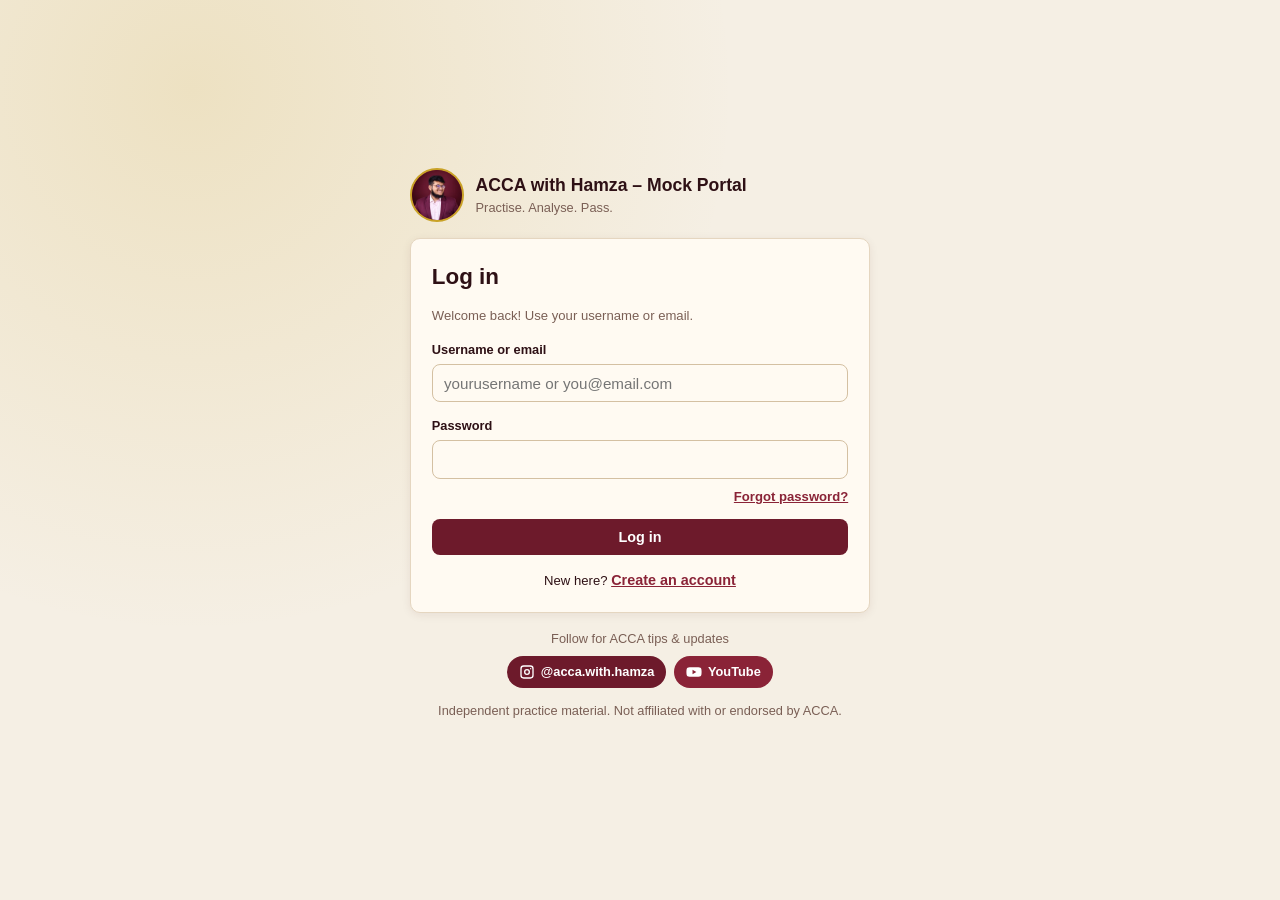
==== index.html @ 8f4a35ea "Add files via upload" ====
<!DOCTYPE html>
<html lang="en">
<head>
<meta charset="UTF-8">
<meta name="viewport" content="width=device-width, initial-scale=1">
<title>ACCA with Hamza – Mock Portal</title>
<meta name="description" content="ACCA mock exams in the computer-based exam format with detailed performance analysis – by @acca.with.hamza">
<meta name="theme-color" content="#6d1a2b">
<link rel="icon" href="data:image/svg+xml,%3Csvg xmlns='http://www.w3.org/2000/svg' viewBox='0 0 64 64'%3E%3Crect width='64' height='64' rx='14' fill='%236d1a2b'/%3E%3Ctext x='32' y='42' font-family='Arial' font-weight='bold' font-size='26' fill='%23c9a227' text-anchor='middle'%3EAH%3C/text%3E%3C/svg%3E">
<script>
  // apply saved theme & font size before paint
  try { var p = JSON.parse(localStorage.getItem("ah_prefs") || "{}"); document.documentElement.dataset.theme = p.theme || "light"; document.documentElement.dataset.fs = p.fs || "m"; } catch (e) {}
</script>
<link rel="stylesheet" href="css/style.css">
<script src="config.js"></script>
</head>
<body>

<!-- ===== Login / register / forgot password ===== -->
<div id="auth" class="hide"></div>

<!-- ===== Portal (dashboard, profile, history, results) ===== -->
<div id="app" class="hide">
  <header class="top">
    <button class="ibtn" id="menuBtn" aria-label="Menu"></button>
    <div class="title"><div class="logo">AH</div><span>ACCA with Hamza <span class="long">– Mock Portal</span></span></div>
    <a class="ibtn hide-sm" id="hdrInsta" target="_blank" rel="noopener" aria-label="Instagram"></a>
    <a class="ibtn hide-sm" id="hdrYt" target="_blank" rel="noopener" aria-label="YouTube"></a>
    <button class="ibtn" id="setBtn" aria-label="Settings" style="width:auto;padding:0 .3rem;gap:.35rem"></button>
  </header>
  <main id="view"></main>
  <!-- support chat -->
  <button id="chatFab" class="fab"><span class="fab-ic">💬</span><span class="fab-t">Chat with Hamza</span><span id="chatBadge" class="badge-n hide">0</span></button>
  <div id="chatBox" class="chatbox hide">
    <div class="chat-h"><span id="chatAv"></span><div style="flex:1"><b>Chat with Hamza</b><div class="small" style="opacity:.85">Private – only you and Hamza can see this</div></div><button class="ibtn" id="chatClose" aria-label="Close">✕</button></div>
    <div class="chat-body" id="chatBody"></div>
    <div class="chat-prev hide" id="chatPrev"></div>
    <div class="chat-in"><button class="ibtn att" id="chatAtt" aria-label="Attach photo" title="Attach photo">📎</button><textarea id="chatTxt" rows="1" maxlength="2000" placeholder="Type your message…"></textarea><button class="btn" id="chatSend">Send</button></div>
  </div>
</div>
<input type="file" id="chatFile" accept="image/*" class="hide">

<!-- ===== Exam (CBE style – no animations) ===== -->
<div id="scr-exam" class="cbe hide">
  <div class="cbe-top">
    <div><div class="ttl" id="exTitle"></div><div class="cand" id="exCand"></div></div>
    <div class="timer" id="timer">--:--:--</div>
  </div>
  <div class="cbe-tool">
    <div class="qn" id="qNum"></div>
    <div style="display:flex;gap:.35rem;flex-wrap:wrap">
      <button class="tbtn" id="flagBtn">⚑ Flag for review</button>
      <button class="tbtn hide" id="formulaBtn">Formula sheet</button>
      <button class="tbtn" id="calcBtn">Calculator</button>
      <button class="tbtn" id="padBtn">Scratch pad</button>
      <button class="tbtn" id="helpBtn">Help</button>
    </div>
  </div>
  <div class="cbe-body" id="qBody"><div class="cbe-inner" id="qInner"></div></div>
  <div class="cbe-foot">
    <button class="fbtn end" id="endBtn">End exam</button>
    <div style="display:flex;gap:.5rem">
      <button class="fbtn" id="prevBtn">◀ Previous</button>
      <button class="fbtn" id="navBtn">Navigator</button>
      <button class="fbtn" id="nextBtn">Next ▶</button>
    </div>
  </div>
</div>

<!-- ===== Answer review ===== -->
<div id="scr-review" class="cbe hide">
  <div class="cbe-top">
    <div><div class="ttl" id="rvTitle"></div><div class="cand" id="rvCand"></div></div>
    <button class="fbtn" id="rvBack" style="min-width:0">◀ Back to analysis</button>
  </div>
  <div class="cbe-tool"><div class="qn" id="rvNum"></div><div class="small" id="rvTag"></div></div>
  <div class="rv-wrap">
    <div class="rv-side">
      <div class="filt" id="rvFilt"></div>
      <div class="navgrid" id="rvGrid"></div>
      <div class="legend" style="flex-direction:column;gap:.3rem">
        <span><i style="background:#e5f4ea;border-color:#1e7d45"></i>Correct</span>
        <span><i style="background:#fff3dc;border-color:#a15c00"></i>Partly correct (Section B)</span>
        <span><i style="background:#fbe9e7;border-color:#b3261e"></i>Wrong</span>
        <span><i style="background:#eef0f4"></i>Not attempted</span>
      </div>
    </div>
    <div class="cbe-body" id="rvBody"><div class="cbe-inner" id="rvInner"></div></div>
  </div>
  <div class="cbe-foot">
    <span></span>
    <div style="display:flex;gap:.5rem">
      <button class="fbtn" id="rvPrev">◀ Previous</button>
      <button class="fbtn" id="rvNext">Next ▶</button>
    </div>
  </div>
</div>

<div id="layer"></div>
<div id="ovl"></div>
<div id="calcPanel" class="panel hide"><div class="mh">Calculator<button data-close="calcPanel">×</button></div>
  <div class="calc"><input class="disp" id="cDisp" readonly value="0"><div class="keys" id="cKeys"></div></div></div>
<div id="padPanel" class="panel pad hide" style="width:320px"><div class="mh">Scratch pad<button data-close="padPanel">×</button></div>
  <textarea id="padTxt" placeholder="Rough notes (not marked)"></textarea></div>
<input type="file" id="photoIn" accept="image/*" class="hide">

<script src="js/chat.js"></script>
<script src="js/app.js"></script>
</body>
</html>
---- css/style.css ----
/* ===== ACCA with Hamza – Mock Portal : maroon & gold theme ===== */
:root{
  --pri:#6d1a2b;--pri2:#8a2337;--pri-ink:#fff;--gold:#c9a227;--gold-ink:#5a4507;--goldbg:#f6ebc8;
  --bg:#f5efe4;--card:#fffaf2;--card2:#f9f1e4;--ink:#2e1015;--mut:#7a5f55;--line:#e5d6c0;--line2:#d4c0a2;
  --ok:#1e7d45;--okb:#e4f3e8;--bad:#b3261e;--badb:#fbe8e6;--amb:#9a5a00;--ambb:#fff1d6;
  --shadow:0 2px 10px rgba(80,30,20,.08);--r:10px;
  /* exam (CBE) colours – always plain, like the real exam */
  --cbe:#1d3557;--cbe2:#24426b;--cbebar:#e4e8ee;--cbeline:#c7ced8;
}
html[data-theme="dark"]{
  --pri:#4a0f1c;--pri2:#6d1a2b;--gold:#d9b648;--gold-ink:#f3dc8c;--goldbg:#3d3214;
  --bg:#17100f;--card:#231918;--card2:#2c201e;--ink:#f3e9dc;--mut:#b9a497;--line:#3c2c29;--line2:#54403b;
  --ok:#5cc489;--okb:#16301f;--bad:#f08a80;--badb:#3a1714;--amb:#f0b357;--ambb:#3a2a10;--shadow:0 2px 10px rgba(0,0,0,.35);
}
html{font-size:16px}html[data-fs="s"]{font-size:14px}html[data-fs="l"]{font-size:18px}
*{box-sizing:border-box}
body{margin:0;font-family:"Segoe UI",Arial,Helvetica,sans-serif;background:var(--bg);color:var(--ink);font-size:.95rem;line-height:1.5}
button,input,select,textarea{font-family:inherit;font-size:.9rem;color:inherit}
a{color:var(--pri2)}html[data-theme="dark"] a{color:var(--gold)}
.hide{display:none!important}
.mut{color:var(--mut)}.small{font-size:.82rem}
h1{font-size:1.4rem;margin:0 0 .4rem}h2{font-size:1.15rem;margin:0 0 .8rem}h3{font-size:1rem;margin:0 0 .6rem}

/* ---------- buttons & inputs ---------- */
.btn{background:var(--pri);color:#fff;border:0;border-radius:8px;padding:.62rem 1.1rem;font-weight:600;cursor:pointer;transition:transform .15s,background .2s,box-shadow .2s;display:inline-flex;align-items:center;gap:.4rem;justify-content:center}
.btn:hover{background:var(--pri2);transform:translateY(-1px);box-shadow:var(--shadow)}
.btn.gold{background:var(--gold);color:#2b1d00}.btn.gold:hover{filter:brightness(1.05)}
.btn.ghost{background:transparent;color:var(--ink);border:1px solid var(--line2)}
.btn.ghost:hover{background:var(--card2)}
.btn.green{background:var(--ok);color:#fff}
.btn:disabled{opacity:.5;cursor:default;transform:none}
.btn.block{width:100%}
label.f{display:block;font-weight:600;font-size:.8rem;margin:.85rem 0 .3rem}
.in{width:100%;padding:.62rem .7rem;border:1px solid var(--line2);border-radius:8px;background:var(--card);font-size:.95rem;transition:border .2s,box-shadow .2s}
.in:focus{outline:none;border-color:var(--gold);box-shadow:0 0 0 3px rgba(201,162,39,.25)}
.row{display:flex;gap:.5rem}.row>.in:first-child{flex:0 0 7.5rem}
.err{color:var(--bad);font-size:.8rem;min-height:1rem;margin-top:.2rem}
.hint{font-size:.75rem;color:var(--mut);margin-top:.2rem}
.msg{padding:.6rem .8rem;border-radius:8px;font-size:.85rem;margin:.6rem 0}
.msg.e{background:var(--badb);color:var(--bad)}.msg.o{background:var(--okb);color:var(--ok)}
.linkbtn{background:none;border:0;color:var(--pri2);cursor:pointer;padding:0;font-weight:600;text-decoration:underline}
html[data-theme="dark"] .linkbtn{color:var(--gold)}

/* ---------- auth ---------- */
#auth{min-height:100vh;display:flex;align-items:center;justify-content:center;padding:1.5rem;background:radial-gradient(circle at 15% 10%,rgba(201,162,39,.18),transparent 40%),var(--bg)}
.authbox{width:100%;max-width:460px}
.brand{display:flex;align-items:center;gap:.7rem;margin-bottom:1rem}
.logo{width:2.6rem;height:2.6rem;border-radius:10px;background:var(--pri);color:var(--gold);display:flex;align-items:center;justify-content:center;font-weight:800;font-size:1rem;letter-spacing:.5px;flex:0 0 auto}
.brand b{font-size:1.1rem}.brand span{display:block;font-size:.8rem;color:var(--mut)}
.card{background:var(--card);border:1px solid var(--line);border-radius:var(--r);padding:1.3rem;box-shadow:var(--shadow)}
.authfoot{text-align:center;font-size:.8rem;color:var(--mut);margin-top:1rem}
.social{display:inline-flex;gap:.5rem;align-items:center}
.sbtn{display:inline-flex;align-items:center;gap:.35rem;padding:.4rem .75rem;border-radius:20px;background:var(--pri);color:#fff!important;text-decoration:none;font-size:.8rem;font-weight:600;transition:transform .15s}
.sbtn:hover{transform:translateY(-2px)}
.sbtn.yt{background:var(--pri2)}
.logo-img{border-radius:50%;object-fit:cover;border:2px solid var(--gold);background:var(--pri);flex:0 0 auto;display:block}
.sbtn svg{width:1rem;height:1rem;fill:currentColor}

/* ---------- app shell ---------- */
.top{position:sticky;top:0;z-index:30;background:var(--pri);color:#fff;display:flex;align-items:center;gap:.6rem;padding:.55rem .9rem;box-shadow:0 2px 8px rgba(0,0,0,.15)}
.top .title{flex:1;font-weight:700;font-size:1rem;display:flex;align-items:center;gap:.55rem;min-width:0}
.top .title span{white-space:nowrap;overflow:hidden;text-overflow:ellipsis}
.top .logo{width:2rem;height:2rem;font-size:.75rem;background:var(--gold);color:var(--pri)}
.ibtn{background:transparent;border:0;color:#fff;cursor:pointer;width:2.3rem;height:2.3rem;border-radius:8px;display:inline-flex;align-items:center;justify-content:center;transition:background .2s;text-decoration:none}
.ibtn:hover{background:rgba(255,255,255,.14)}
.ibtn svg{width:1.3rem;height:1.3rem;fill:currentColor}
.avatar{width:2.1rem;height:2.1rem;border-radius:50%;background:var(--gold);color:var(--pri);display:inline-flex;align-items:center;justify-content:center;font-weight:700;font-size:.85rem;overflow:hidden;flex:0 0 auto;background-size:cover;background-position:center;border:2px solid rgba(255,255,255,.6)}
.avatar.big{width:6rem;height:6rem;font-size:2rem;border:3px solid var(--gold)}
main{max-width:1080px;margin:0 auto;padding:1.2rem 1rem 3rem}
.view{animation:fadeUp .35s ease both}
@keyframes fadeUp{from{opacity:0;transform:translateY(10px)}to{opacity:1;transform:none}}
@keyframes pop{from{opacity:0;transform:scale(.96)}to{opacity:1;transform:none}}
@keyframes slideL{from{transform:translateX(-100%)}to{transform:none}}
@keyframes slideD{from{opacity:0;transform:translateY(-8px)}to{opacity:1;transform:none}}
@keyframes pulse{0%,100%{transform:scale(1)}50%{transform:scale(1.04)}}
@keyframes spin{to{transform:rotate(360deg)}}

/* drawer (menu) */
.scrim{position:fixed;inset:0;background:rgba(20,5,8,.45);z-index:40;animation:fadeUp .2s}
.drawer{position:fixed;top:0;left:0;bottom:0;width:280px;max-width:85vw;background:var(--card);z-index:41;box-shadow:4px 0 20px rgba(0,0,0,.2);animation:slideL .25s ease;display:flex;flex-direction:column}
.drawer .dh{background:var(--pri);color:#fff;padding:1rem;font-weight:700}
.drawer .dh span{display:block;font-weight:400;font-size:.8rem;opacity:.85}
.nav-item{display:flex;align-items:center;gap:.7rem;padding:.8rem 1rem;border:0;background:none;width:100%;text-align:left;cursor:pointer;border-left:4px solid transparent;font-size:.92rem}
.nav-item:hover{background:var(--card2)}
.nav-item.on{border-left-color:var(--gold);background:var(--card2);font-weight:700}
.nav-item .code{background:var(--pri);color:var(--gold);border-radius:6px;padding:.15rem .4rem;font-weight:800;font-size:.75rem;min-width:2.3rem;text-align:center}
.nav-item.soon{opacity:.6;cursor:default}
.nav-sec{padding:.9rem 1rem .3rem;font-size:.72rem;font-weight:700;color:var(--mut);text-transform:uppercase;letter-spacing:.06em}

/* settings dropdown */
.menu{position:fixed;top:3.5rem;right:.8rem;width:290px;background:var(--card);border:1px solid var(--line);border-radius:12px;box-shadow:0 10px 30px rgba(0,0,0,.2);z-index:41;animation:slideD .2s ease;overflow:hidden}
.menu .mhd{display:flex;gap:.7rem;align-items:center;padding:.9rem;border-bottom:1px solid var(--line)}
.menu .mhd .avatar{border-color:var(--gold)}
.menu .mi{display:flex;align-items:center;gap:.6rem;padding:.65rem .9rem;width:100%;border:0;background:none;cursor:pointer;text-align:left;font-size:.9rem}
.menu .mi:hover{background:var(--card2)}
.menu .mi svg{width:1.1rem;height:1.1rem;fill:var(--mut)}
.menu .mrow{display:flex;align-items:center;justify-content:space-between;padding:.55rem .9rem;font-size:.9rem}
.seg{display:inline-flex;border:1px solid var(--line2);border-radius:8px;overflow:hidden}
.seg button{border:0;background:none;padding:.3rem .65rem;cursor:pointer;font-weight:600}
.seg button.on{background:var(--pri);color:#fff}
.switch{width:2.6rem;height:1.45rem;border-radius:1rem;background:var(--line2);border:0;position:relative;cursor:pointer;transition:background .2s}
.switch::after{content:"";position:absolute;top:.15rem;left:.15rem;width:1.15rem;height:1.15rem;border-radius:50%;background:#fff;transition:transform .2s}
.switch.on{background:var(--gold)}.switch.on::after{transform:translateX(1.15rem)}

/* ---------- dashboard ---------- */
.announce{display:flex;gap:.6rem;align-items:center;background:var(--goldbg);color:var(--gold-ink);border:1px solid var(--gold);border-radius:var(--r);padding:.65rem .9rem;margin-bottom:1rem;font-size:.88rem;overflow:hidden}
.announce svg{width:1.2rem;height:1.2rem;fill:currentColor;flex:0 0 auto}
.grid{display:grid;gap:1rem}
.g2{grid-template-columns:repeat(auto-fit,minmax(300px,1fr))}
.g3{grid-template-columns:repeat(auto-fit,minmax(230px,1fr))}
.g4{grid-template-columns:repeat(auto-fit,minmax(140px,1fr))}
.countdown{background:linear-gradient(135deg,var(--pri),var(--pri2));color:#fff;border-radius:var(--r);padding:1.2rem 1.3rem;display:flex;justify-content:space-between;align-items:center;gap:1rem;flex-wrap:wrap;box-shadow:var(--shadow)}
.countdown .big{font-size:2.4rem;font-weight:800;color:var(--gold);line-height:1;animation:pulse 2.4s ease-in-out infinite}
.countdown .units{display:flex;gap:1.1rem;align-items:flex-end}
.countdown .units div{text-align:center}.countdown .units small{display:block;font-size:.72rem;opacity:.85}
.countdown .btn{background:rgba(255,255,255,.15)}
.stat{background:var(--card);border:1px solid var(--line);border-radius:var(--r);padding:.9rem;transition:transform .2s,box-shadow .2s}
.stat:hover{transform:translateY(-2px);box-shadow:var(--shadow)}
.stat b{display:block;font-size:1.5rem;color:var(--pri2)}html[data-theme="dark"] .stat b{color:var(--gold)}
.stat span{font-size:.78rem;color:var(--mut)}
.mock{background:var(--card);border:1px solid var(--line);border-radius:var(--r);padding:1rem;display:flex;flex-direction:column;gap:.55rem;transition:transform .2s,box-shadow .2s;position:relative;overflow:hidden}
.mock::before{content:"";position:absolute;left:0;top:0;bottom:0;width:4px;background:var(--gold)}
.mock:hover{transform:translateY(-3px);box-shadow:var(--shadow)}
.mock.locked{opacity:.65}.mock.locked::before{background:var(--line2)}
.mock .st{font-size:.82rem;color:var(--mut);flex:1}
.pill{display:inline-block;padding:.1rem .55rem;border-radius:20px;font-size:.72rem;font-weight:700}
.pill.p{background:var(--okb);color:var(--ok)}.pill.f{background:var(--badb);color:var(--bad)}.pill.s{background:var(--card2);color:var(--mut);border:1px solid var(--line)}.pill.g{background:var(--goldbg);color:var(--gold-ink)}
.sechead{display:flex;justify-content:space-between;align-items:center;margin:1.5rem 0 .7rem}
.sechead h2{margin:0}
.bar{display:grid;grid-template-columns:minmax(120px,260px) 1fr 4.5rem;gap:.7rem;align-items:center;margin:.5rem 0;font-size:.85rem}
.track{height:.8rem;background:var(--card2);border:1px solid var(--line);border-radius:6px;position:relative;overflow:hidden}
.fill{height:100%;border-radius:6px;width:0;transition:width 1s cubic-bezier(.2,.8,.2,1)}
.passline{position:absolute;left:50%;top:0;bottom:0;border-left:2px dashed var(--mut);opacity:.6}
.tiplist{margin:0;padding-left:1.1rem}.tiplist li{margin:.35rem 0;font-size:.88rem}
.follow{background:var(--card);border:2px dashed var(--gold);border-radius:var(--r);padding:1rem;display:flex;align-items:center;gap:1rem;flex-wrap:wrap}
.follow .txt{flex:1;min-width:200px}
.papercard{background:var(--card);border:1px solid var(--line);border-radius:var(--r);padding:1.2rem;cursor:pointer;transition:transform .2s,box-shadow .2s;display:flex;gap:1rem;align-items:center}
.papercard:hover{transform:translateY(-3px);box-shadow:var(--shadow)}
.papercard .code{width:3.4rem;height:3.4rem;border-radius:12px;background:var(--pri);color:var(--gold);display:flex;align-items:center;justify-content:center;font-weight:800;font-size:1.1rem;flex:0 0 auto}
.papercard.soon{cursor:default;opacity:.6}.papercard.soon:hover{transform:none;box-shadow:none}
.weak{border-left:4px solid var(--bad);background:var(--card);padding:.7rem .9rem;border-radius:0 8px 8px 0;margin:.5rem 0;border-top:1px solid var(--line);border-right:1px solid var(--line);border-bottom:1px solid var(--line)}
.empty{text-align:center;padding:1.4rem;color:var(--mut);font-size:.88rem}
table.t{width:100%;border-collapse:collapse;font-size:.86rem}
table.t th,table.t td{border-bottom:1px solid var(--line);padding:.55rem .45rem;text-align:left;vertical-align:top}
table.t th{background:var(--card2);font-size:.78rem}
.tscroll{overflow-x:auto}
.foot{font-size:.75rem;color:var(--mut);text-align:center;margin-top:2rem}

/* ---------- modal ---------- */
.ov{position:fixed;inset:0;background:rgba(20,5,8,.55);display:flex;align-items:center;justify-content:center;z-index:60;padding:1rem}
.modal{background:var(--card);color:var(--ink);border-radius:12px;max-width:640px;width:100%;max-height:90vh;overflow:auto;box-shadow:0 20px 50px rgba(0,0,0,.35);animation:pop .2s ease}
.mh{background:var(--pri);color:#fff;padding:.75rem 1rem;font-weight:700;display:flex;justify-content:space-between;align-items:center}
.mh button{background:none;border:0;color:#fff;font-size:1.3rem;cursor:pointer;line-height:1}
.mb{padding:1.1rem}
.mf{padding:.8rem 1.1rem;border-top:1px solid var(--line);display:flex;justify-content:flex-end;gap:.6rem;flex-wrap:wrap}
.spin{width:1.1rem;height:1.1rem;border:2px solid rgba(255,255,255,.5);border-top-color:#fff;border-radius:50%;animation:spin .7s linear infinite;display:inline-block}
.toast{position:fixed;bottom:1.2rem;left:50%;transform:translateX(-50%);background:var(--ink);color:var(--bg);padding:.6rem 1.1rem;border-radius:8px;z-index:70;font-size:.88rem;animation:slideD .2s}

/* ---------- results ---------- */
.scorebox{display:flex;gap:1.4rem;align-items:center;flex-wrap:wrap}
.ring{width:8.5rem;height:8.5rem;border-radius:50%;display:flex;align-items:center;justify-content:center;flex-direction:column;font-weight:700;animation:pop .5s ease}
.ring b{font-size:2.2rem}
.rec{border-left:4px solid var(--bad);background:var(--card2);padding:.65rem .9rem;margin:.6rem 0;border-radius:0 8px 8px 0;font-size:.88rem}
.rec.g{border-color:var(--ok)}.rec.b{border-color:var(--gold)}
.rec>b:first-child{display:block;margin-bottom:.15rem}
.tag{display:inline-block;font-size:.72rem;font-weight:700;padding:.1rem .5rem;border-radius:4px}
.tag.s{background:var(--okb);color:var(--ok)}.tag.a{background:var(--ambb);color:var(--amb)}.tag.w{background:var(--badb);color:var(--bad)}
.hist-recs{background:var(--card2);border-radius:8px;padding:.4rem .8rem;margin-top:.4rem}

/* ================= CBE EXAM + REVIEW (no animation) ================= */
.cbe{display:flex;flex-direction:column;height:100vh;background:#fff;color:#1d2430}
.cbe *{animation:none!important;transition:none!important}
.cbe-top{background:var(--cbe);color:#fff;display:flex;justify-content:space-between;align-items:center;padding:.5rem .9rem;gap:.6rem}
.cbe-top .ttl{font-weight:700;font-size:.95rem}.cbe-top .cand{font-size:.75rem;opacity:.85}
#scr-review .cbe-top{background:var(--pri)}
html[data-theme="dark"] #scr-review .cbe-top{background:#6d1a2b}
.timer{background:#fff;color:var(--cbe);border-radius:3px;padding:.3rem .6rem;font-weight:700;font-family:Consolas,monospace;font-size:.95rem;white-space:nowrap}
.timer.low{background:#ffe1de;color:#b3261e}
.cbe-tool{background:var(--cbebar);border-bottom:1px solid var(--cbeline);display:flex;justify-content:space-between;align-items:center;padding:.4rem .9rem;gap:.5rem;flex-wrap:wrap}
.cbe-tool .qn{font-weight:700}
.tbtn{background:#fff;border:1px solid #9aa4b2;border-radius:3px;padding:.3rem .7rem;font-size:.8rem;cursor:pointer;color:#1d2430}
.tbtn:hover{background:#f0f3f7}
.tbtn.on{background:#fff4e0;border-color:#d97706;color:#d97706;font-weight:700}
.cbe-body{flex:1;overflow:auto;padding:1.4rem 1.8rem 2.5rem}
.cbe-inner{max-width:900px}
.cbe-foot{background:var(--cbe);display:flex;justify-content:space-between;align-items:center;padding:.5rem .9rem;gap:.5rem}
#scr-review .cbe-foot{background:var(--pri)}
.fbtn{background:#fff;color:var(--cbe);border:0;border-radius:3px;padding:.5rem 1rem;font-weight:700;min-width:6rem;cursor:pointer}
.fbtn:disabled{opacity:.45;cursor:default}
.fbtn.end{background:#c0392b;color:#fff}
.qtext{font-size:1rem;line-height:1.55;margin-bottom:1rem}
.marks{float:right;font-size:.8rem;color:#5c6675;font-weight:700;margin-left:.6rem}
.opt{display:flex;gap:.6rem;align-items:flex-start;border:1px solid #d4dae3;border-radius:4px;padding:.6rem .75rem;margin:.5rem 0;cursor:pointer;line-height:1.45;background:#fff}
.opt:hover{background:#f5f8fc}
.opt input{margin-top:.2rem;transform:scale(1.15)}
.opt .L{font-weight:700;min-width:1rem}
.opt.sel{border-color:#2563eb;background:#eef4ff}
.instr{font-size:.82rem;color:#5c6675;font-style:italic;margin:-.4rem 0 .5rem}
select.gap{font-size:.92rem;padding:.2rem .35rem;border:1px solid #7d8899;border-radius:3px;margin:.1rem .2rem;background:#fffef6;max-width:100%;color:#1d2430}
.scen{background:#f6f8fb;border:1px solid #dde3ea;border-left:4px solid var(--cbe);padding:.9rem 1rem;margin-bottom:1.1rem;line-height:1.55}
.part{border-top:1px dashed #cdd4de;padding-top:1rem;margin-top:1rem}
.part:first-of-type{border-top:0;margin-top:0;padding-top:0}
.plabel{font-weight:700;margin-right:.35rem}
table.mx{border-collapse:collapse;margin:.4rem 0 .25rem;min-width:60%}
table.mx th,table.mx td{border:1px solid #cdd4de;padding:.5rem .6rem;font-size:.92rem}
table.mx th{background:#eef1f5}
table.mx td.c{text-align:center}
table.mx input{transform:scale(1.2);cursor:pointer}
.mxwrap{overflow-x:auto}
.secbanner{background:#eef1f5;border:1px solid var(--cbeline);padding:.35rem .75rem;font-weight:700;font-size:.8rem;margin-bottom:.9rem;display:inline-block;border-radius:3px}
.cbe .modal,.cbe-modal .modal{background:#fff;color:#1d2430;animation:none}
.cbe-modal .mh{background:var(--cbe)}
.cbe-modal .btn{background:var(--cbe)}.cbe-modal .btn.ghost{background:#fff;color:var(--cbe);border:1px solid var(--cbe)}
.navgrid{display:grid;grid-template-columns:repeat(auto-fill,minmax(2.9rem,1fr));gap:.4rem}
.nv{position:relative;border:1px solid #9aa4b2;background:#fff;border-radius:3px;padding:.5rem 0;font-weight:700;font-size:.8rem;cursor:pointer;color:#1d2430}
.nv.cmp{background:#dbeafe;border-color:#3b6fd8}
.nv.inc{background:#fff7d6;border-color:#c99a06}
.nv.cur{outline:2px solid #1d2430}
.nv .fl{position:absolute;top:-.4rem;right:-.3rem;color:#d97706;font-size:.9rem}
.legend{display:flex;gap:.9rem;flex-wrap:wrap;font-size:.75rem;margin:.7rem 0 .25rem;color:#1d2430}
.legend i{display:inline-block;width:.9rem;height:.9rem;border:1px solid #9aa4b2;vertical-align:-.15rem;margin-right:.25rem}
.panel{position:fixed;right:1rem;bottom:4.2rem;background:#fff;border:1px solid #8b96a6;border-radius:6px;box-shadow:0 6px 24px rgba(0,0,0,.25);z-index:40;width:260px;color:#1d2430}
.panel .mh{border-radius:6px 6px 0 0;font-size:.8rem;padding:.45rem .65rem;background:var(--cbe)}
.calc{padding:.6rem}
.calc .disp{width:100%;text-align:right;font-family:Consolas,monospace;font-size:1.25rem;padding:.5rem;border:1px solid #9aa4b2;margin-bottom:.5rem;background:#f8fafc;color:#1d2430}
.calc .keys{display:grid;grid-template-columns:repeat(4,1fr);gap:.3rem}
.calc button{padding:.55rem 0;border:1px solid #b6bfcc;background:#f4f6f9;border-radius:3px;font-weight:700;cursor:pointer;color:#1d2430}
.pad textarea{width:100%;height:220px;border:0;padding:.6rem;font-size:.9rem;resize:vertical;color:#1d2430;background:#fff}
.rv-wrap{flex:1;display:flex;overflow:hidden}
.rv-side{width:230px;border-right:1px solid var(--cbeline);overflow:auto;padding:.75rem;background:#f7f9fb}
.rv-side .navgrid{grid-template-columns:repeat(4,1fr)}
.nv.r-ok{background:#e5f4ea;border-color:#1e7d45;color:#1e7d45}
.nv.r-bad{background:#fbe9e7;border-color:#b3261e;color:#b3261e}
.nv.r-part{background:#fff3dc;border-color:#a15c00;color:#a15c00}
.nv.r-un{background:#eef0f4;color:#5c6675}
.filt{display:flex;flex-wrap:wrap;gap:.3rem;margin-bottom:.75rem}
.filt button{font-size:.75rem;padding:.25rem .5rem;border:1px solid #9aa4b2;background:#fff;border-radius:3px;cursor:pointer;color:#1d2430}
.filt button.on{background:var(--pri);color:#fff;border-color:var(--pri)}
.opt.ok{border-color:#1e7d45;background:#e5f4ea}
.opt.bad{border-color:#b3261e;background:#fbe9e7}
.badge{margin-left:auto;font-size:.75rem;font-weight:700;white-space:nowrap}
.badge.ok{color:#1e7d45}.badge.bad{color:#b3261e}
.gapans{display:inline-block;padding:0 .45rem;border-radius:3px;font-weight:700;margin:0 .1rem}
.gapans.ok,.gapans.cor{background:#e5f4ea;color:#1e7d45}.gapans.bad{background:#fbe9e7;color:#b3261e;text-decoration:line-through}
.expl{background:#f3f7ff;border:1px solid #cfdcf5;border-radius:4px;padding:.75rem .9rem;margin-top:.75rem;line-height:1.5;font-size:.92rem}
.res-line{display:flex;gap:.6rem;align-items:center;flex-wrap:wrap;margin-bottom:.6rem}
td.ok{background:#e5f4ea}td.bad{background:#fbe9e7}
.cbe .tag.s{background:#e5f4ea;color:#1e7d45}.cbe .tag.a{background:#fff3dc;color:#a15c00}.cbe .tag.w{background:#fbe9e7;color:#b3261e}

@media (max-width:700px){
  .cbe-body{padding:.9rem .75rem 2rem}
  .cbe-top .cand,.top .title span.long{display:none}
  .fbtn{min-width:0;padding:.5rem .6rem}
  .rv-wrap{flex-direction:column}
  .rv-side{width:auto;max-height:170px;border-right:0;border-bottom:1px solid var(--cbeline)}
  .rv-side .navgrid{grid-template-columns:repeat(auto-fill,minmax(2.5rem,1fr))}
  .bar{grid-template-columns:1fr 1fr 3.6rem;font-size:.8rem}
  .countdown .big{font-size:1.9rem}
  .top .hide-sm{display:none}
}
@media (prefers-reduced-motion:reduce){*{animation:none!important;transition:none!important}}

/* ===== support chat ===== */
.fab{position:fixed;right:1.1rem;bottom:1.1rem;z-index:35;background:var(--pri);color:#fff;border:2px solid var(--gold);border-radius:30px;padding:.65rem 1.1rem;font-weight:700;display:flex;align-items:center;gap:.45rem;cursor:pointer;box-shadow:0 6px 20px rgba(60,10,20,.3);transition:transform .2s;animation:pop .4s ease}
.fab:hover{transform:translateY(-3px) scale(1.03)}
.badge-n{background:var(--gold);color:#2b1d00;border-radius:10px;min-width:1.3rem;height:1.3rem;font-size:.75rem;display:inline-flex;align-items:center;justify-content:center;padding:0 .3rem;animation:pulse 1.6s infinite}
.chatbox{position:fixed;right:1.1rem;bottom:1.1rem;z-index:36;width:370px;max-width:calc(100vw - 1.2rem);height:540px;max-height:calc(100vh - 2rem);background:var(--card);border:1px solid var(--line);border-radius:16px;box-shadow:0 14px 40px rgba(0,0,0,.3);display:flex;flex-direction:column;overflow:hidden;animation:pop .2s ease}
.chat-h{background:var(--pri);color:#fff;display:flex;align-items:center;gap:.6rem;padding:.65rem .75rem}
.chat-body{flex:1;overflow-y:auto;padding:.9rem .75rem;display:flex;flex-direction:column;gap:.45rem;background:var(--bg)}
.bub{max-width:82%;padding:.5rem .7rem;border-radius:14px;font-size:.9rem;line-height:1.45;white-space:pre-wrap;word-wrap:break-word;animation:fadeUp .25s ease}
.bub.them{align-self:flex-start;background:var(--card);border:1px solid var(--line);border-bottom-left-radius:4px}
.bub.me{align-self:flex-end;background:var(--pri);color:#fff;border-bottom-right-radius:4px}
.bub.sys{border-style:dashed;border-color:var(--gold)}
.bub .tm{display:block;font-size:.68rem;opacity:.7;margin-top:.2rem;text-align:right}
.bub img{display:block;max-width:100%;max-height:260px;border-radius:8px;margin-bottom:.3rem;cursor:zoom-in;background:var(--card2);min-width:120px;min-height:80px}
.chat-in{display:flex;gap:.4rem;align-items:flex-end;padding:.55rem;border-top:1px solid var(--line);background:var(--card)}
.chat-in textarea{flex:1;resize:none;border:1px solid var(--line2);border-radius:10px;padding:.5rem .6rem;background:var(--card);max-height:110px;font-size:.9rem}
.chat-in textarea:focus{outline:none;border-color:var(--gold)}
.chat-in .btn{padding:.5rem .8rem}
.chat-in .att{color:var(--ink);font-size:1.1rem}
.chat-in .att:hover{background:var(--card2)}
.chat-prev{padding:.4rem .6rem;border-top:1px solid var(--line);display:flex;align-items:center;gap:.5rem;font-size:.8rem;background:var(--card2)}
.chat-prev img{height:3rem;border-radius:6px}
.daysep{align-self:center;font-size:.7rem;color:var(--mut);background:var(--card2);padding:.1rem .6rem;border-radius:10px;margin:.3rem 0}
@media (max-width:700px){.fab .fab-t{display:none}.fab{padding:.75rem}.chatbox{right:0;bottom:0;width:100vw;max-width:100vw;height:100vh;max-height:100vh;border-radius:0}}
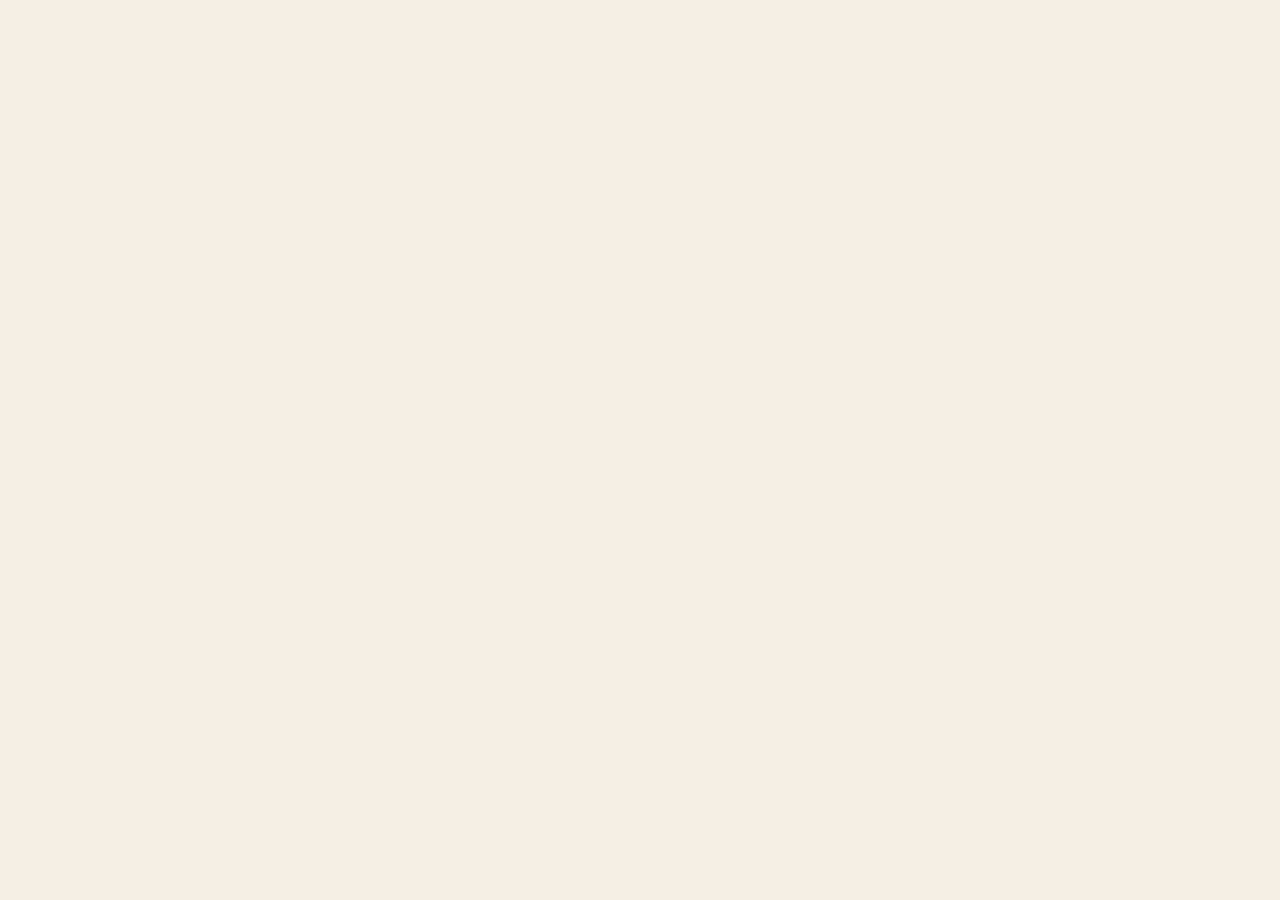
==== commit 00cae7e3: "Add files via upload" ====
--- a/index.html
+++ b/index.html
@@ -11,8 +11,12 @@
   // apply saved theme & font size before paint
   try { var p = JSON.parse(localStorage.getItem("ah_prefs") || "{}"); document.documentElement.dataset.theme = p.theme || "light"; document.documentElement.dataset.fs = p.fs || "m"; } catch (e) {}
 </script>
-<link rel="stylesheet" href="css/style.css">
-<script src="config.js"></script>
+<script>
+  // load the newest version of the site files every time (avoids old cached copies after updates)
+  var V = Date.now();
+  document.write('<link rel="stylesheet" href="css/style.css?v=' + V + '">');
+  document.write('<script src="config.js?v=' + V + '"><\/script>');
+</script>
 </head>
 <body>
 
@@ -104,7 +108,9 @@
   <textarea id="padTxt" placeholder="Rough notes (not marked)"></textarea></div>
 <input type="file" id="photoIn" accept="image/*" class="hide">
 
-<script src="js/chat.js"></script>
-<script src="js/app.js"></script>
+<script>
+  document.write('<script src="js/chat.js?v=' + V + '"><\/script>');
+  document.write('<script src="js/app.js?v=' + V + '"><\/script>');
+</script>
 </body>
 </html>
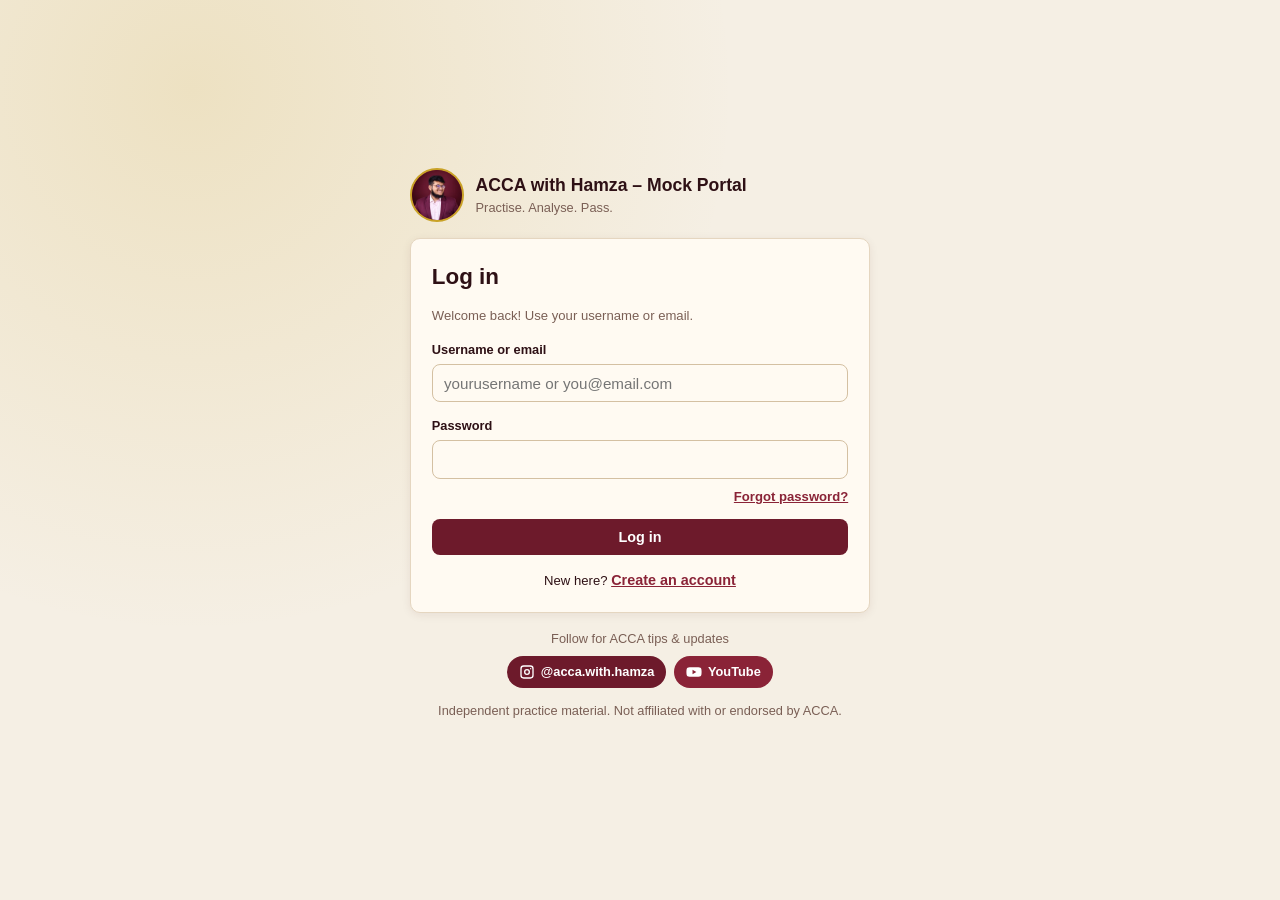
==== commit fdf3443b: "Add files via upload" ====
--- a/index.html
+++ b/index.html
@@ -11,12 +11,8 @@
   // apply saved theme & font size before paint
   try { var p = JSON.parse(localStorage.getItem("ah_prefs") || "{}"); document.documentElement.dataset.theme = p.theme || "light"; document.documentElement.dataset.fs = p.fs || "m"; } catch (e) {}
 </script>
-<script>
-  // load the newest version of the site files every time (avoids old cached copies after updates)
-  var V = Date.now();
-  document.write('<link rel="stylesheet" href="css/style.css?v=' + V + '">');
-  document.write('<script src="config.js?v=' + V + '"><\/script>');
-</script>
+<link rel="stylesheet" href="css/style.css">
+<script src="config.js"></script>
 </head>
 <body>
 
@@ -108,9 +104,7 @@
   <textarea id="padTxt" placeholder="Rough notes (not marked)"></textarea></div>
 <input type="file" id="photoIn" accept="image/*" class="hide">
 
-<script>
-  document.write('<script src="js/chat.js?v=' + V + '"><\/script>');
-  document.write('<script src="js/app.js?v=' + V + '"><\/script>');
-</script>
+<script src="js/chat.js"></script>
+<script src="js/app.js"></script>
 </body>
 </html>
